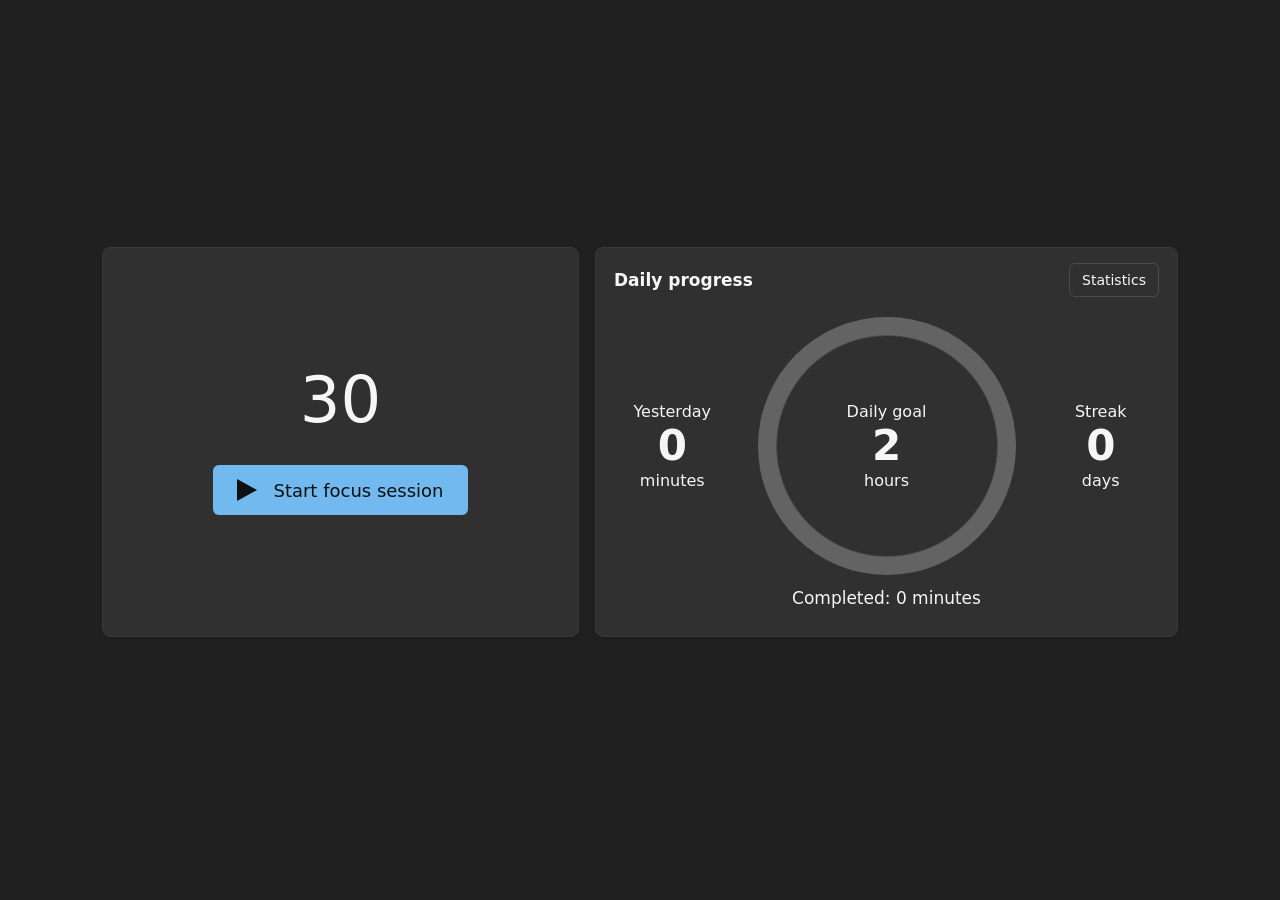
==== index.html @ c2d8244f "first commit" ====
<!DOCTYPE html>
<html lang="en">
<head>
  <meta charset="UTF-8">
  <meta name="viewport" content="width=device-width, initial-scale=1.0">
  <title>Clock Focus Session</title>
  <link rel="icon" href="favicon.svg" type="image/svg+xml">
  <link rel="stylesheet" href="styles.css">
  <script src="script.js" defer></script>
</head>
<body>
  <main class="app-shell" aria-label="Pomodoro focus app">
    <div class="top-row">
      <section class="focus-card" aria-label="Focus session">
        <div class="focus-content">
          <div class="duration-picker" aria-label="Focus session duration">
            <div class="duration-value">
              <input class="minutes" id="durationMinutes" type="number" min="1" max="180" step="1" value="30" aria-label="Focus duration in minutes">
            </div>
          </div>

          <button class="start-button" id="startButton">
            <span class="play-icon" aria-hidden="true"></span>
            <span>Start focus session</span>
          </button>

          <div class="session-panel" id="sessionPanel" hidden>
            <p class="session-label" id="sessionLabel">Focus session</p>
            <div class="session-meter" aria-hidden="true">
              <span id="sessionMeter"></span>
            </div>
            <div class="session-actions">
              <button class="secondary-button" id="pauseButton">Pause</button>
            </div>
          </div>
        </div>
      </section>

      <section class="progress-card" aria-labelledby="progress-heading">
        <div class="section-header">
          <h2 id="progress-heading">Daily progress</h2>
          <a class="nav-button stats-nav-button" href="stats.html">Statistics</a>
        </div>

        <div class="progress-layout">
          <article class="stat">
            <span class="stat-label">Yesterday</span>
            <strong id="yesterdayMinutes">0</strong>
            <span class="stat-unit">minutes</span>
          </article>

          <article class="progress-ring" id="progressRing" aria-label="Daily goal is 2 hours, 1 hour and 40 minutes completed">
            <div class="ring" id="ringGraphic"></div>
            <div class="ring-center">
              <span>Daily goal</span>
              <strong id="goalAmount">2</strong>
              <span id="goalUnit">hours</span>
            </div>
          </article>

          <article class="stat">
            <span class="stat-label">Streak</span>
            <strong id="streakDays">0</strong>
            <span class="stat-unit">days</span>
          </article>
        </div>

        <p class="completed" id="completedText">Completed: 0 minutes</p>
      </section>
    </div>
  </main>
</body>
</html>
---- styles.css ----
:root {
  color-scheme: dark;
  --page: #202020;
  --surface: #303030;
  --surface-raised: #3b3b3b;
  --surface-hover: #454545;
  --line: #4b4b4b;
  --line-soft: #393939;
  --text: #f6f6f6;
  --muted: #d2d2d2;
  --soft-text: #bdbdbd;
  --accent: #71b9ee;
  --accent-hover: #8ac7f2;
  --accent-strong: #24d0b0;
  --accent-blue: #4aa6f6;
  --button-text: #101010;
  --nav-surface: #303030;
  --control: #3d3d3d;
  --control-border: #515151;
  --track: #202020;
  --ring-track: #636363;
  --chart-surface: #282828;
  --mini-surface: #292929;
  --shadow: 0 10px 26px rgb(0 0 0 / 0.2);
  --radius: 8px;
}

:root[data-theme="ocean"] {
  --page: #0e1c26;
  --surface: #18313e;
  --surface-raised: #213f4f;
  --surface-hover: #294f61;
  --line: #365967;
  --line-soft: #284754;
  --text: #f4fbff;
  --muted: #c5dbe4;
  --soft-text: #a9c5d0;
  --accent: #7bc9ff;
  --accent-hover: #9bd8ff;
  --accent-strong: #28d5c4;
  --accent-blue: #5cb8ff;
  --nav-surface: #18313e;
  --control: #203b48;
  --control-border: #3b6070;
  --track: #0b1720;
  --ring-track: #46616a;
  --chart-surface: #142934;
  --mini-surface: #142934;
}

:root[data-theme="forest"] {
  --page: #121e18;
  --surface: #203128;
  --surface-raised: #2b4336;
  --surface-hover: #345241;
  --line: #435d4e;
  --line-soft: #30483b;
  --text: #f5fbf7;
  --muted: #c9dbd0;
  --soft-text: #aec4b6;
  --accent: #9fd7a8;
  --accent-hover: #b6e4bd;
  --accent-strong: #39d19a;
  --accent-blue: #69bf9e;
  --nav-surface: #203128;
  --control: #293d32;
  --control-border: #466150;
  --track: #0d1712;
  --ring-track: #526257;
  --chart-surface: #1a2a22;
  --mini-surface: #1a2a22;
}

:root[data-theme="ember"] {
  --page: #241918;
  --surface: #352725;
  --surface-raised: #463330;
  --surface-hover: #56413d;
  --line: #654d48;
  --line-soft: #453633;
  --text: #fff7f4;
  --muted: #e3cbc4;
  --soft-text: #cfb3aa;
  --accent: #ffb385;
  --accent-hover: #ffc39e;
  --accent-strong: #ff7f6e;
  --accent-blue: #e8a16f;
  --nav-surface: #352725;
  --control: #42302d;
  --control-border: #674e48;
  --track: #1a1110;
  --ring-track: #66504b;
  --chart-surface: #2d211f;
  --mini-surface: #2d211f;
}

* {
  box-sizing: border-box;
}

html {
  min-height: 100%;
  background: var(--page);
}

body {
  min-height: 100vh;
  margin: 0;
  color: var(--text);
  background: var(--page);
  font-family: "Segoe UI", system-ui, -apple-system, BlinkMacSystemFont, Arial, sans-serif;
}

button,
input {
  font: inherit;
}

button {
  border: 0;
}

[hidden] {
  display: none !important;
}

button:disabled,
input:disabled {
  cursor: not-allowed;
  opacity: 0.55;
}

input[type="number"] {
  appearance: textfield;
  -moz-appearance: textfield;
}

input[type="number"]::-webkit-outer-spin-button,
input[type="number"]::-webkit-inner-spin-button {
  appearance: none;
  margin: 0;
}

.app-shell {
  width: min(1100px, 100%);
  min-height: 100vh;
  margin: 0 auto;
  background: transparent;
  overflow: hidden;
  display: flex;
  flex-direction: column;
  justify-content: center;
}

.page-nav {
  display: flex;
  justify-content: flex-start;
  gap: 10px;
  padding: 12px 12px 0;
}

.nav-button {
  min-height: 36px;
  display: inline-flex;
  align-items: center;
  justify-content: center;
  padding: 7px 15px;
  color: var(--text);
  background: var(--nav-surface);
  border: 1px solid var(--line);
  border-radius: 6px;
  text-decoration: none;
}

.nav-button:hover {
  background: var(--surface-hover);
}

.nav-button:focus-visible {
  outline: 2px solid #ffffff;
  outline-offset: 2px;
}

.top-row {
  width: 100%;
  display: grid;
  grid-template-columns: minmax(330px, 0.9fr) minmax(520px, 1.1fr);
  gap: 16px;
  align-items: stretch;
  padding: 0 12px;
}

.icon-button {
  width: 38px;
  height: 38px;
  display: inline-grid;
  place-items: center;
  color: var(--text);
  background: transparent;
  border-radius: 6px;
  cursor: pointer;
}

.icon-button:hover {
  background: rgb(255 255 255 / 0.08);
}

.focus-card,
.progress-card,
.stats-card,
.settings-card {
  margin: 0 0 16px;
  background: var(--surface);
  border: 1px solid var(--line-soft);
  border-radius: var(--radius);
  box-shadow: 0 1px 2px rgb(0 0 0 / 0.2);
}

.focus-card {
  position: relative;
  min-height: 388px;
  padding: 42px 28px 48px;
  display: grid;
  align-items: center;
}

.focus-content {
  max-width: 570px;
  margin: 0 auto;
  text-align: center;
}

h1,
h2,
p {
  margin: 0;
}

h1 {
  margin-top: 4px;
  font-size: clamp(23px, 4vw, 26px);
  line-height: 1.25;
  font-weight: 650;
}

.duration-picker {
  width: 100%;
  display: grid;
  grid-template-columns: 1fr;
  margin: 0 auto 28px;
  overflow: visible;
  background: transparent;
  border-radius: 0;
  border-bottom: 0;
}

.duration-picker.is-timing {
  width: 100%;
  height: auto;
  grid-template-columns: 1fr;
  margin-bottom: 34px;
  overflow: visible;
  background: transparent;
  border-bottom: 0;
  border-radius: 0;
}

.duration-value {
  display: grid;
  place-content: center;
  border-right: 0;
}

.minutes {
  width: 100%;
  padding: 0;
  color: var(--text);
  background: transparent;
  border: 0;
  outline: 0;
  font-size: 64px;
  line-height: 0.95;
  font-weight: 350;
  text-align: center;
}

.minutes:focus {
  color: var(--accent);
}

.duration-picker.is-timing .minutes {
  font-size: 98px;
  font-variant-numeric: tabular-nums;
  pointer-events: none;
}

.start-button {
  display: inline-flex;
  align-items: center;
  justify-content: center;
  gap: 16px;
  min-height: 50px;
  min-width: 254px;
  padding: 12px 24px;
  color: var(--button-text);
  background: var(--accent);
  border-radius: 6px;
  cursor: pointer;
  font-size: 18px;
}

.start-button:hover {
  background: var(--accent-hover);
}

.start-button.is-ready {
  color: var(--accent-strong);
  background: var(--surface-raised);
  box-shadow: inset 0 0 0 1px var(--accent-strong);
}

.start-button.is-ready:hover {
  background: var(--surface-hover);
}

.start-button:focus-visible,
.icon-button:focus-visible {
  outline: 2px solid #ffffff;
  outline-offset: 2px;
}

.play-icon {
  width: 0;
  height: 0;
  border-block: 11px solid transparent;
  border-left: 20px solid currentColor;
}

.session-panel {
  width: 100%;
  margin: 0 auto;
}

.session-label {
  color: var(--muted);
  font-size: 22px;
}

.session-meter {
  height: 14px;
  margin: 32px auto 26px;
  width: min(92%, 760px);
  overflow: hidden;
  background: var(--track);
  border-radius: 999px;
  box-shadow: inset 0 0 0 1px rgb(255 255 255 / 0.06);
}

.session-meter span {
  width: 0%;
  height: 100%;
  display: block;
  background: var(--accent-strong);
  border-radius: inherit;
  transition: width 0.2s linear;
}

.session-actions {
  display: flex;
  justify-content: center;
  gap: 10px;
}

.secondary-button {
  min-height: 36px;
  padding: 7px 15px;
  color: var(--text);
  background: var(--control);
  border: 1px solid var(--control-border);
  border-radius: 6px;
  cursor: pointer;
}

.secondary-button:hover {
  background: var(--surface-hover);
}

.section-header h1,
.section-header h2 {
  font-size: 17px;
  line-height: 1.2;
  font-weight: 650;
}

.progress-card {
  min-height: 388px;
  padding: 15px 18px 28px;
}

.stats-card {
  padding: 15px 18px 20px;
  margin: 0 12px 16px;
}

.stats-page-card {
  margin-top: 12px;
}

.settings-card {
  width: min(620px, calc(100% - 24px));
  margin: 12px auto 16px;
  padding: 18px;
}

.settings-group {
  margin-bottom: 24px;
}

.settings-group h2 {
  margin-bottom: 12px;
  font-size: 16px;
}

.goal-setting {
  display: grid;
  grid-template-columns: 1fr 150px;
  align-items: center;
  gap: 14px;
  padding: 14px;
  background: var(--mini-surface);
  border: 1px solid var(--line-soft);
  border-radius: 7px;
}

.goal-setting span {
  color: var(--muted);
}

.goal-setting input {
  width: 100%;
  min-height: 38px;
  padding: 7px 10px;
  color: var(--text);
  background: var(--track);
  border: 1px solid var(--control-border);
  border-radius: 6px;
}

.goal-setting input:focus {
  outline: 2px solid var(--accent);
  outline-offset: 2px;
}

.section-header {
  display: flex;
  align-items: center;
  justify-content: space-between;
  margin-bottom: 20px;
}

.progress-card .nav-button {
  min-height: 34px;
  padding: 6px 12px;
  font-size: 14px;
}

.progress-layout {
  display: grid;
  grid-template-columns: minmax(105px, 1fr) minmax(220px, 260px) minmax(105px, 1fr);
  align-items: center;
  gap: 26px;
}

.stat {
  display: grid;
  justify-items: center;
  align-content: center;
  gap: 2px;
  min-width: 0;
  text-align: center;
}

.stat-label,
.stat-unit,
.ring-center span {
  font-size: 16px;
}

.stat strong,
.ring-center strong {
  display: block;
  font-size: 42px;
  line-height: 1.1;
  font-weight: 600;
}

.progress-ring {
  position: relative;
  width: 258px;
  max-width: 100%;
  aspect-ratio: 1;
  display: grid;
  place-items: center;
  justify-self: center;
}

.ring {
  --progress: 0%;
  position: absolute;
  inset: 0;
  border-radius: 50%;
  background:
    radial-gradient(circle, var(--surface) 0 60%, transparent 61%),
    conic-gradient(from -5deg, var(--accent-strong) 0 var(--progress), var(--ring-track) var(--progress) 100%);
}

.ring-center {
  position: relative;
  z-index: 1;
  display: grid;
  justify-items: center;
  gap: 2px;
  text-align: center;
}

.completed {
  margin-top: 13px;
  text-align: center;
  font-size: 17px;
}

.stats-range {
  color: var(--soft-text);
  font-size: 14px;
}

.stats-grid {
  display: grid;
  grid-template-columns: repeat(5, 1fr);
  gap: 10px;
  margin-bottom: 22px;
}

.mini-stat {
  min-width: 0;
  padding: 12px 10px;
  background: var(--mini-surface);
  border: 1px solid var(--line-soft);
  border-radius: 7px;
}

.mini-stat span {
  display: block;
  overflow: hidden;
  color: var(--muted);
  font-size: 13px;
  text-overflow: ellipsis;
  white-space: nowrap;
}

.mini-stat strong {
  display: block;
  margin-top: 6px;
  font-size: 24px;
  line-height: 1.1;
  font-weight: 650;
  font-variant-numeric: tabular-nums;
}

.chart-wrap {
  min-height: 205px;
  padding: 14px 12px 10px;
  background:
    linear-gradient(to top, rgb(255 255 255 / 0.08) 1px, transparent 1px) 0 0 / 100% 25%,
    var(--chart-surface);
  border: 1px solid var(--line-soft);
  border-radius: 7px;
}

.chart-bars {
  height: 180px;
  display: grid;
  grid-template-columns: repeat(7, minmax(32px, 1fr));
  align-items: end;
  gap: 10px;
}

.chart-day {
  height: 100%;
  min-width: 0;
  display: grid;
  grid-template-rows: 22px 1fr 18px;
  justify-items: center;
  align-items: end;
  gap: 5px;
}

.chart-day strong,
.chart-day small {
  overflow: hidden;
  max-width: 100%;
  color: var(--muted);
  font-size: 12px;
  font-weight: 500;
  text-overflow: ellipsis;
  white-space: nowrap;
}

.chart-day small {
  color: var(--soft-text);
}

.chart-bar {
  width: min(34px, 72%);
  min-height: 3px;
  display: block;
  background: linear-gradient(180deg, var(--accent-strong), var(--accent-blue));
  border-radius: 5px 5px 2px 2px;
  box-shadow: 0 0 0 1px rgb(255 255 255 / 0.06);
}

.theme-options,
.alarm-options {
  display: grid;
  gap: 10px;
  padding: 0;
  margin: 0;
  border: 0;
}

.theme-options legend,
.alarm-options legend {
  margin-bottom: 12px;
  color: var(--muted);
  font-size: 15px;
}

.theme-choice,
.alarm-choice {
  display: grid;
  grid-template-columns: 46px 1fr;
  align-items: center;
  gap: 13px;
  min-height: 70px;
  padding: 12px;
  background: var(--mini-surface);
  border: 1px solid var(--line-soft);
  border-radius: 7px;
  cursor: pointer;
}

.alarm-choice {
  grid-template-columns: 1fr;
}

.theme-choice:hover,
.alarm-choice:hover {
  background: var(--surface-hover);
}

.theme-choice input,
.alarm-choice input {
  position: absolute;
  width: 1px;
  height: 1px;
  clip: rect(0 0 0 0);
  clip-path: inset(50%);
  overflow: hidden;
  white-space: nowrap;
}

.theme-choice:has(input:checked),
.alarm-choice:has(input:checked) {
  border-color: var(--accent);
  box-shadow: inset 0 0 0 1px var(--accent);
}

.theme-choice:has(input:focus-visible),
.alarm-choice:has(input:focus-visible) {
  outline: 2px solid #ffffff;
  outline-offset: 2px;
}

.theme-swatch {
  width: 42px;
  height: 42px;
  border-radius: 50%;
  box-shadow: inset 0 0 0 1px rgb(255 255 255 / 0.18);
}

.theme-choice strong,
.theme-choice small,
.alarm-choice strong,
.alarm-choice small {
  display: block;
}

.theme-choice strong,
.alarm-choice strong {
  font-size: 18px;
}

.theme-choice small,
.alarm-choice small {
  margin-top: 3px;
  color: var(--soft-text);
  font-size: 14px;
}

.theme-graphite .theme-swatch {
  background: conic-gradient(#24d0b0, #71b9ee, #303030, #24d0b0);
}

.theme-ocean .theme-swatch {
  background: conic-gradient(#28d5c4, #7bc9ff, #18313e, #28d5c4);
}

.theme-forest .theme-swatch {
  background: conic-gradient(#39d19a, #9fd7a8, #203128, #39d19a);
}

.theme-ember .theme-swatch {
  background: conic-gradient(#ff7f6e, #ffb385, #352725, #ff7f6e);
}

@media (max-width: 900px) {
  .app-shell {
    width: min(660px, 100%);
  }

  .top-row {
    grid-template-columns: 1fr;
  }
}

@media (max-width: 560px) {
  .top-row {
    padding: 0;
  }

  .focus-card {
    min-height: auto;
    padding: 36px 18px 40px;
  }

  .duration-picker {
    width: min(200px, 100%);
  }

  .progress-card {
    padding-inline: 14px;
  }

  .stats-card {
    padding-inline: 14px;
  }

  .progress-layout {
    grid-template-columns: 1fr 1fr;
    gap: 18px 12px;
  }

  .progress-ring {
    grid-column: 1 / -1;
    grid-row: 1;
    width: min(258px, 78vw);
  }

  .stat {
    min-height: 100px;
  }

  .stats-grid {
    grid-template-columns: repeat(2, 1fr);
  }

  .stats-grid .mini-stat:first-child {
    grid-column: 1 / -1;
  }

  .chart-bars {
    gap: 7px;
  }
}

@media (max-width: 360px) {
  .start-button {
    width: 100%;
    min-width: 0;
  }

  .stats-grid {
    grid-template-columns: 1fr;
  }

  .stats-grid .mini-stat:first-child {
    grid-column: auto;
  }

  .chart-bars {
    grid-template-columns: repeat(7, minmax(24px, 1fr));
    gap: 5px;
  }

  .chart-day strong,
  .chart-day small {
    font-size: 11px;
  }

}
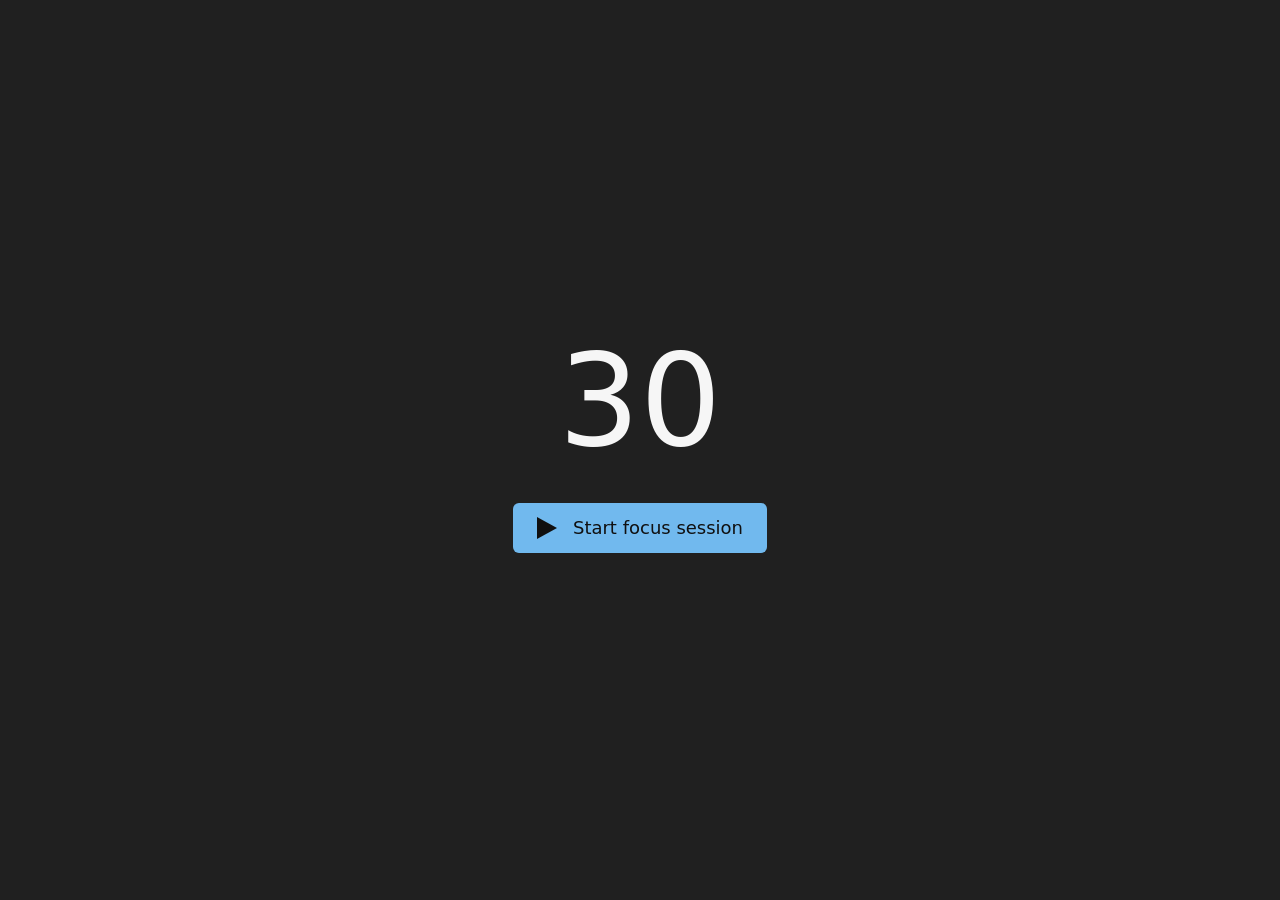
==== commit 6d257c6d: "Refine timer layout and navigation" ====
--- a/index.html
+++ b/index.html
@@ -4,13 +4,13 @@
   <meta charset="UTF-8">
   <meta name="viewport" content="width=device-width, initial-scale=1.0">
   <title>Clock Focus Session</title>
-  <link rel="icon" href="favicon.svg" type="image/svg+xml">
+  <link rel="icon" href="assets/favicon.svg" type="image/svg+xml">
   <link rel="stylesheet" href="styles.css">
   <script src="script.js" defer></script>
 </head>
 <body>
   <main class="app-shell" aria-label="Pomodoro focus app">
-    <div class="top-row">
+    <div class="top-row timer-only">
       <section class="focus-card" aria-label="Focus session">
         <div class="focus-content">
           <div class="duration-picker" aria-label="Focus session duration">
@@ -25,47 +25,11 @@
           </button>
 
           <div class="session-panel" id="sessionPanel" hidden>
-            <p class="session-label" id="sessionLabel">Focus session</p>
-            <div class="session-meter" aria-hidden="true">
-              <span id="sessionMeter"></span>
-            </div>
-            <div class="session-actions">
-              <button class="secondary-button" id="pauseButton">Pause</button>
+            <div class="session-sphere" aria-hidden="true">
+              <canvas id="sessionSphere" width="260" height="260"></canvas>
             </div>
           </div>
         </div>
-      </section>
-
-      <section class="progress-card" aria-labelledby="progress-heading">
-        <div class="section-header">
-          <h2 id="progress-heading">Daily progress</h2>
-          <a class="nav-button stats-nav-button" href="stats.html">Statistics</a>
-        </div>
-
-        <div class="progress-layout">
-          <article class="stat">
-            <span class="stat-label">Yesterday</span>
-            <strong id="yesterdayMinutes">0</strong>
-            <span class="stat-unit">minutes</span>
-          </article>
-
-          <article class="progress-ring" id="progressRing" aria-label="Daily goal is 2 hours, 1 hour and 40 minutes completed">
-            <div class="ring" id="ringGraphic"></div>
-            <div class="ring-center">
-              <span>Daily goal</span>
-              <strong id="goalAmount">2</strong>
-              <span id="goalUnit">hours</span>
-            </div>
-          </article>
-
-          <article class="stat">
-            <span class="stat-label">Streak</span>
-            <strong id="streakDays">0</strong>
-            <span class="stat-unit">days</span>
-          </article>
-        </div>
-
-        <p class="completed" id="completedText">Completed: 0 minutes</p>
       </section>
     </div>
   </main>
--- a/styles.css
+++ b/styles.css
@@ -13,6 +13,7 @@
   --accent-hover: #8ac7f2;
   --accent-strong: #24d0b0;
   --accent-blue: #4aa6f6;
+  --ready-green: #39d98a;
   --button-text: #101010;
   --nav-surface: #303030;
   --control: #3d3d3d;
@@ -190,6 +191,11 @@
   padding: 0 12px;
 }
 
+.top-row.timer-only {
+  grid-template-columns: minmax(330px, 570px);
+  justify-content: center;
+}
+
 .icon-button {
   width: 38px;
   height: 38px;
@@ -208,7 +214,8 @@
 .focus-card,
 .progress-card,
 .stats-card,
-.settings-card {
+.settings-card,
+.menu-card {
   margin: 0 0 16px;
   background: var(--surface);
   border: 1px solid var(--line-soft);
@@ -222,11 +229,16 @@
   padding: 42px 28px 48px;
   display: grid;
   align-items: center;
+  background: transparent;
+  border: 0;
+  box-shadow: none;
 }
 
 .focus-content {
   max-width: 570px;
   margin: 0 auto;
+  display: grid;
+  justify-items: center;
   text-align: center;
 }
 
@@ -258,11 +270,12 @@
   width: 100%;
   height: auto;
   grid-template-columns: 1fr;
-  margin-bottom: 34px;
+  margin-bottom: 0;
   overflow: visible;
   background: transparent;
   border-bottom: 0;
   border-radius: 0;
+  order: 2;
 }
 
 .duration-value {
@@ -278,7 +291,7 @@
   background: transparent;
   border: 0;
   outline: 0;
-  font-size: 64px;
+  font-size: 128px;
   line-height: 0.95;
   font-weight: 350;
   text-align: center;
@@ -289,7 +302,7 @@
 }
 
 .duration-picker.is-timing .minutes {
-  font-size: 98px;
+  font-size: 126px;
   font-variant-numeric: tabular-nums;
   pointer-events: none;
 }
@@ -314,9 +327,9 @@
 }
 
 .start-button.is-ready {
-  color: var(--accent-strong);
+  color: var(--ready-green);
   background: var(--surface-raised);
-  box-shadow: inset 0 0 0 1px var(--accent-strong);
+  box-shadow: inset 0 0 0 1px var(--ready-green);
 }
 
 .start-button.is-ready:hover {
@@ -339,50 +352,24 @@
 .session-panel {
   width: 100%;
   margin: 0 auto;
-}
-
-.session-label {
-  color: var(--muted);
-  font-size: 22px;
-}
-
-.session-meter {
-  height: 14px;
-  margin: 32px auto 26px;
-  width: min(92%, 760px);
-  overflow: hidden;
-  background: var(--track);
-  border-radius: 999px;
-  box-shadow: inset 0 0 0 1px rgb(255 255 255 / 0.06);
-}
-
-.session-meter span {
-  width: 0%;
+  display: grid;
+  justify-items: center;
+  order: 1;
+}
+
+.session-sphere {
+  width: min(86vw, 560px);
+  aspect-ratio: 1;
+  margin: 0 auto 20px;
+  display: grid;
+  place-items: center;
+  overflow: visible;
+}
+
+.session-sphere canvas {
+  width: 100%;
   height: 100%;
   display: block;
-  background: var(--accent-strong);
-  border-radius: inherit;
-  transition: width 0.2s linear;
-}
-
-.session-actions {
-  display: flex;
-  justify-content: center;
-  gap: 10px;
-}
-
-.secondary-button {
-  min-height: 36px;
-  padding: 7px 15px;
-  color: var(--text);
-  background: var(--control);
-  border: 1px solid var(--control-border);
-  border-radius: 6px;
-  cursor: pointer;
-}
-
-.secondary-button:hover {
-  background: var(--surface-hover);
 }
 
 .section-header h1,
@@ -397,6 +384,10 @@
   padding: 15px 18px 28px;
 }
 
+.progress-page-card {
+  margin: 0 12px 16px;
+}
+
 .stats-card {
   padding: 15px 18px 20px;
   margin: 0 12px 16px;
@@ -410,6 +401,26 @@
   width: min(620px, calc(100% - 24px));
   margin: 12px auto 16px;
   padding: 18px;
+}
+
+.menu-card {
+  width: min(420px, calc(100% - 24px));
+  margin: 12px auto 16px;
+  padding: 18px;
+}
+
+.menu-actions {
+  display: grid;
+  gap: 10px;
+}
+
+.menu-button {
+  min-height: 48px;
+  font-size: 18px;
+}
+
+.timer-menu-button {
+  margin-top: 12px;
 }
 
 .settings-group {
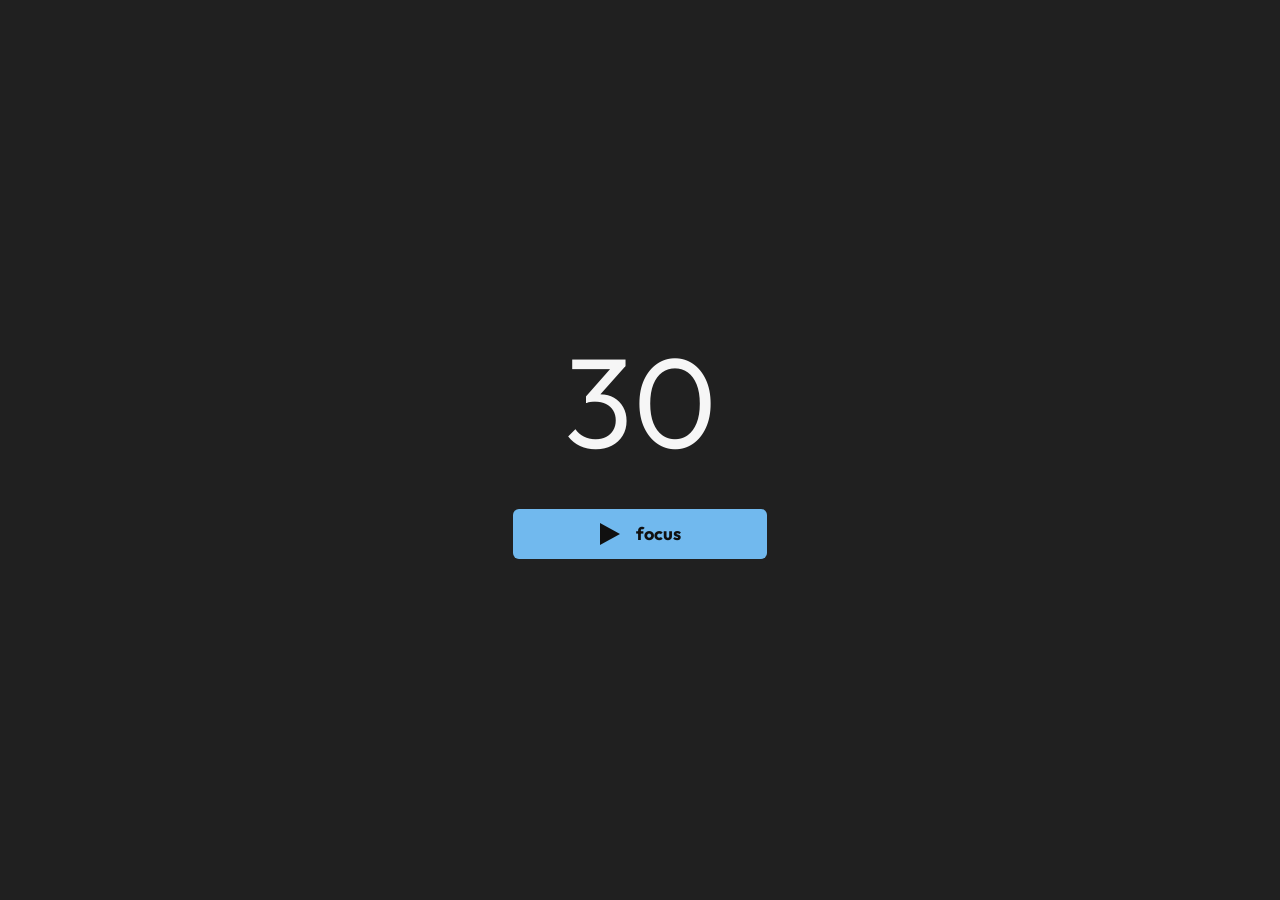
==== commit 1803176b: "Add display themes and sphere controls" ====
--- a/index.html
+++ b/index.html
@@ -3,8 +3,11 @@
 <head>
   <meta charset="UTF-8">
   <meta name="viewport" content="width=device-width, initial-scale=1.0">
-  <title>Clock Focus Session</title>
+  <title>focus</title>
   <link rel="icon" href="assets/favicon.svg" type="image/svg+xml">
+  <link rel="preconnect" href="https://fonts.googleapis.com">
+  <link rel="preconnect" href="https://fonts.gstatic.com" crossorigin>
+  <link href="https://fonts.googleapis.com/css2?family=Outfit:wght@300;400;500;600;700&display=swap" rel="stylesheet">
   <link rel="stylesheet" href="styles.css">
   <script src="script.js" defer></script>
 </head>
@@ -21,7 +24,7 @@
 
           <button class="start-button" id="startButton">
             <span class="play-icon" aria-hidden="true"></span>
-            <span>Start focus session</span>
+            <span>focus</span>
           </button>
 
           <div class="session-panel" id="sessionPanel" hidden>
--- a/styles.css
+++ b/styles.css
@@ -95,6 +95,56 @@
   --mini-surface: #2d211f;
 }
 
+:root[data-theme="archive"] {
+  color-scheme: light;
+  --page: #c8c1a8;
+  --surface: #b9b39b;
+  --surface-raised: #9f9987;
+  --surface-hover: #d6b8a4;
+  --line: #8d8673;
+  --line-soft: #aaa38d;
+  --text: #343832;
+  --muted: #5d6157;
+  --soft-text: #797468;
+  --accent: #d7b59f;
+  --accent-hover: #e1c6b4;
+  --accent-strong: #c91420;
+  --accent-blue: #2cbfc2;
+  --button-text: #24251f;
+  --nav-surface: #9d9785;
+  --control: #aaa38d;
+  --control-border: #89836f;
+  --track: #8f8976;
+  --ring-track: #9f9987;
+  --chart-surface: #aca58e;
+  --mini-surface: #a59f8a;
+}
+
+:root[data-theme="nasa"] {
+  color-scheme: light;
+  --page: #cfd7bd;
+  --surface: #e4dfbf;
+  --surface-raised: #c1c9aa;
+  --surface-hover: #d5d1ba;
+  --line: #8f927d;
+  --line-soft: #b9b392;
+  --text: #242820;
+  --muted: #4f5348;
+  --soft-text: #6e7164;
+  --accent: #1f9fd8;
+  --accent-hover: #43b6e8;
+  --accent-strong: #c41428;
+  --accent-blue: #12668b;
+  --button-text: #10140f;
+  --nav-surface: #b8c7a5;
+  --control: #d1caa8;
+  --control-border: #8e8b78;
+  --track: #9da58f;
+  --ring-track: #aeb69c;
+  --chart-surface: #d6d0ad;
+  --mini-surface: #d2cca9;
+}
+
 * {
   box-sizing: border-box;
 }
@@ -109,7 +159,8 @@
   margin: 0;
   color: var(--text);
   background: var(--page);
-  font-family: "Segoe UI", system-ui, -apple-system, BlinkMacSystemFont, Arial, sans-serif;
+  font-family: "Outfit", system-ui, -apple-system, BlinkMacSystemFont, "Segoe UI", sans-serif;
+  font-weight: 700;
 }
 
 button,
@@ -432,7 +483,8 @@
   font-size: 16px;
 }
 
-.goal-setting {
+.goal-setting,
+.toggle-setting {
   display: grid;
   grid-template-columns: 1fr 150px;
   align-items: center;
@@ -443,7 +495,12 @@
   border-radius: 7px;
 }
 
-.goal-setting span {
+.toggle-setting {
+  grid-template-columns: 1fr auto;
+}
+
+.goal-setting span,
+.toggle-setting span {
   color: var(--muted);
 }
 
@@ -457,7 +514,14 @@
   border-radius: 6px;
 }
 
-.goal-setting input:focus {
+.toggle-setting input {
+  width: 22px;
+  height: 22px;
+  accent-color: var(--accent);
+}
+
+.goal-setting input:focus,
+.toggle-setting input:focus-visible {
   outline: 2px solid var(--accent);
   outline-offset: 2px;
 }
@@ -734,6 +798,14 @@
   background: conic-gradient(#ff7f6e, #ffb385, #352725, #ff7f6e);
 }
 
+.theme-archive .theme-swatch {
+  background: conic-gradient(#c91420, #d7b59f, #79a071, #2cbfc2, #9a8388, #c91420);
+}
+
+.theme-nasa .theme-swatch {
+  background: conic-gradient(#e4dfbf, #a6c39e, #1f9fd8, #12668b, #c41428, #d1caa8, #e4dfbf);
+}
+
 @media (max-width: 900px) {
   .app-shell {
     width: min(660px, 100%);
